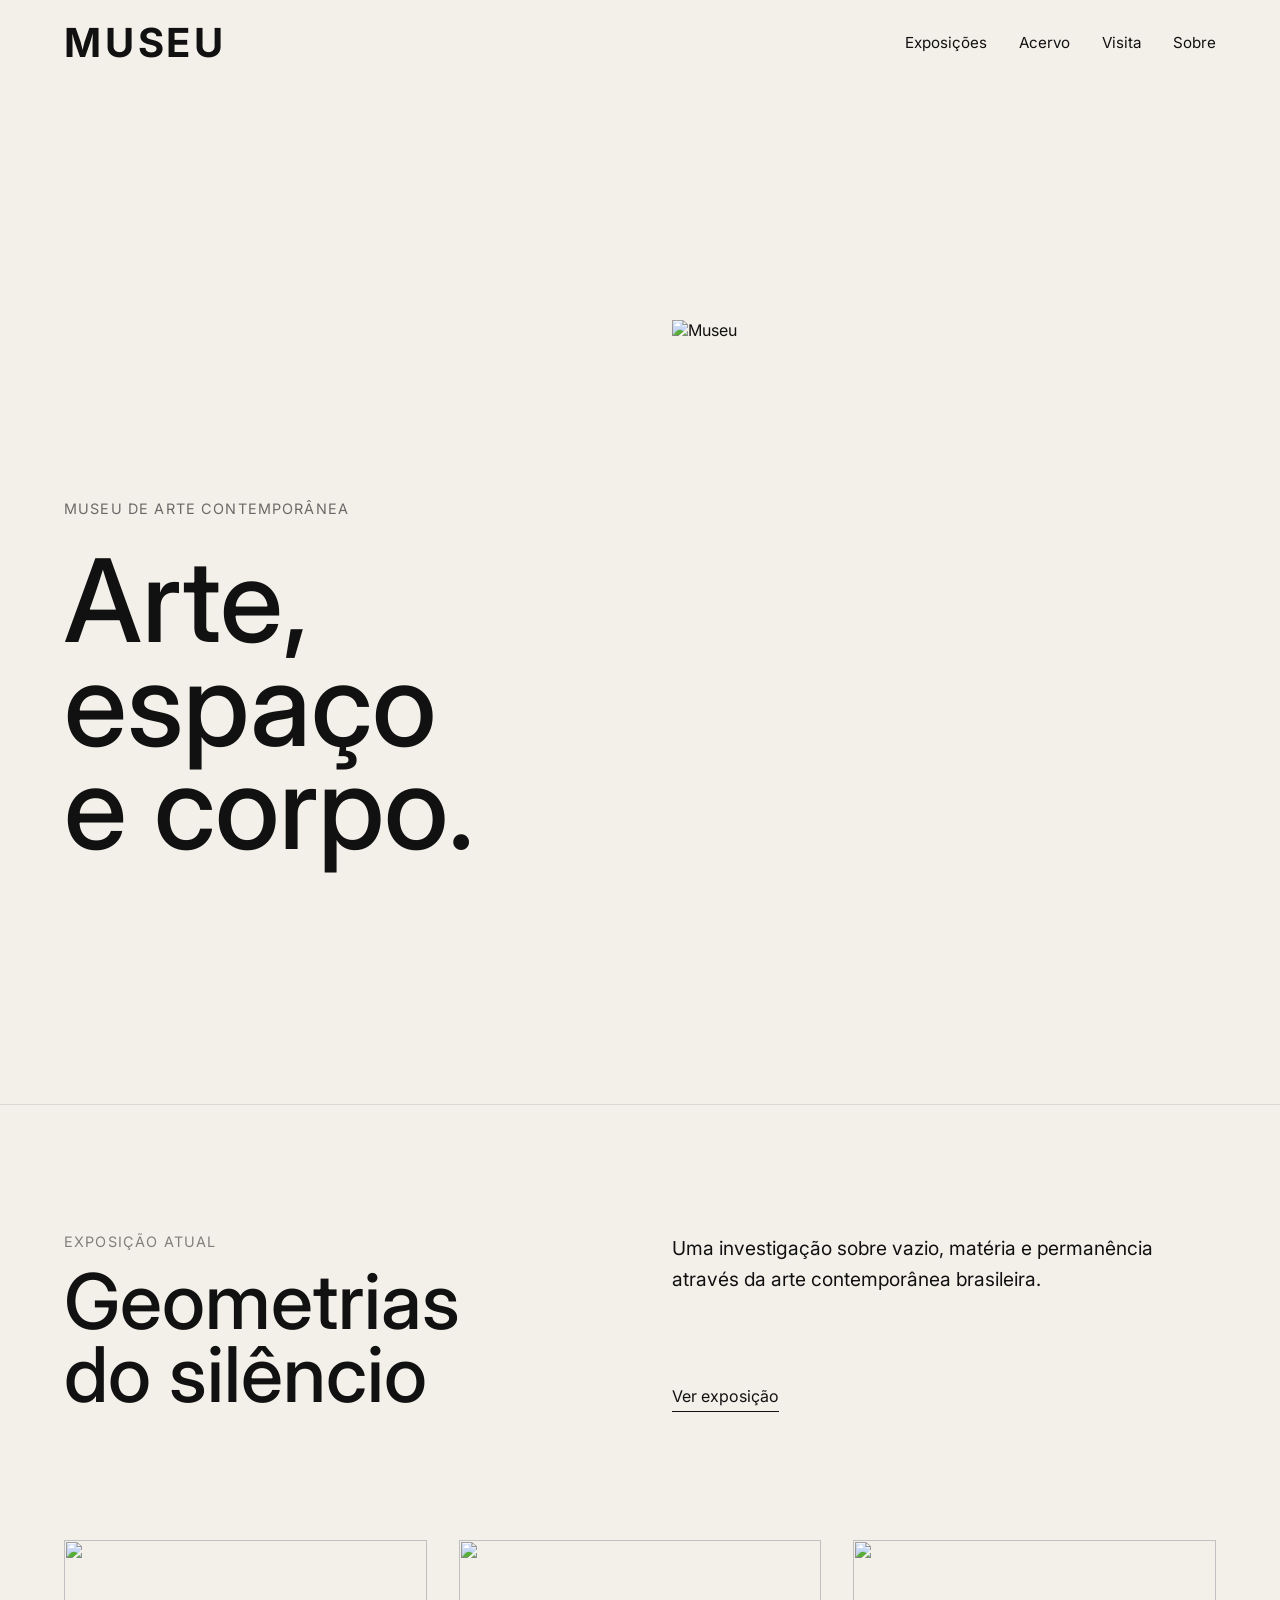
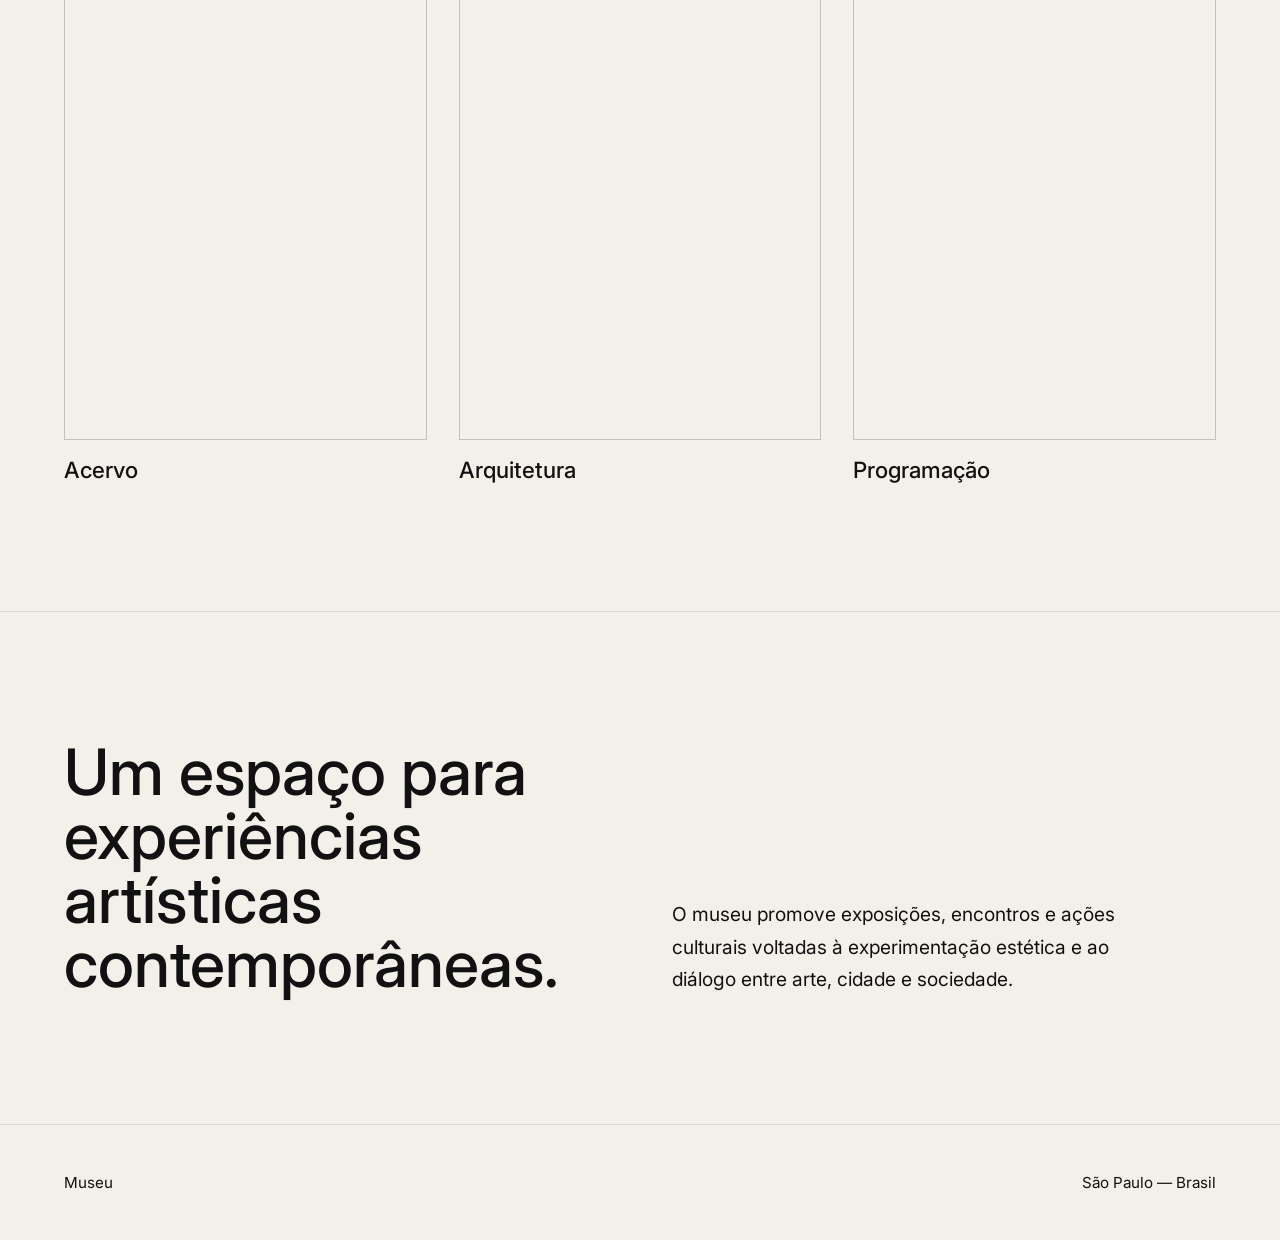
==== index.html @ 8c6591c5 "primeiro commit" ====
<!DOCTYPE html>
<html lang="pt-BR">
<head>
  <meta charset="UTF-8" />
  <meta name="viewport" content="width=device-width, initial-scale=1.0"/>

  <title>Museu</title>

  <link rel="preconnect" href="https://fonts.googleapis.com">
  <link rel="preconnect" href="https://fonts.gstatic.com" crossorigin>

  <!-- Fonte estilo editorial -->
  <link href="https://fonts.googleapis.com/css2?family=Inter:wght@300;400;500;700&display=swap" rel="stylesheet">

  <link rel="stylesheet" href="css/style.css">
</head>

<body>

  <!-- NAVBAR -->

  <header class="navbar">
    <div class="logo">
      <a href="index.html">MUSEU</a>
    </div>

    <nav>
      <a href="expo.html">Exposições</a>
      <a href="acervo.html">Acervo</a>
      <a href="visita.html">Visita</a>
      <a href="sobre.html">Sobre</a>
    </nav>

  </header>

  <!-- HERO -->
<main class="page">
  <section class="hero">

    <div class="hero-text reveal">

      <p class="hero-label">
        Museu de Arte Contemporânea
      </p>

      <h1>
        Arte,<br>
        espaço<br>
        e corpo.
      </h1>

    </div>

    <div class="hero-image reveal">
      <img
        src="https://images.unsplash.com/photo-1500530855697-b586d89ba3ee?q=80&w=1600&auto=format&fit=crop"
        alt="Museu"
      >
    </div>

  </section>

  <!-- EXPOSIÇÃO -->

  <section class="featured">

    <div class="featured-left reveal">
      <p class="section-label">
        Exposição Atual
      </p>

      <h2>
        Geometrias<br>
        do silêncio
      </h2>
    </div>

    <div class="featured-right reveal">
      <p>
        Uma investigação sobre vazio, matéria e permanência
        através da arte contemporânea brasileira.
      </p>

      <a href="#">
        Ver exposição
      </a>
    </div>

  </section>

  <!-- GRID -->

  <section class="gallery">

    <div class="gallery-item reveal">
      <img
        src="https://images.unsplash.com/photo-1518998053901-5348d3961a04?q=80&w=1200&auto=format&fit=crop"
        alt=""
      >

      <h3>
        Acervo
      </h3>
    </div>

    <div class="gallery-item reveal">
      <img
        src="https://images.unsplash.com/photo-1501612780327-45045538702b?q=80&w=1200&auto=format&fit=crop"
        alt=""
      >

      <h3>
        Arquitetura
      </h3>
    </div>

    <div class="gallery-item reveal">
      <img
        src="https://images.unsplash.com/photo-1499092346589-b9b6be3e94b2?q=80&w=1200&auto=format&fit=crop"
        alt=""
      >

      <h3>
        Programação
      </h3>
    </div>

  </section>

  <!-- INFO -->

  <section class="info reveal">

    <div class="info-left">
      <h2>
        Um espaço para experiências artísticas contemporâneas.
      </h2>
    </div>

    <div class="info-right">
      <p>
        O museu promove exposições, encontros e ações culturais
        voltadas à experimentação estética e ao diálogo entre
        arte, cidade e sociedade.
      </p>
    </div>

  </section>
</main>
  <!-- FOOTER -->

  <footer class="footer">

    <div>
      Museu
    </div>

    <div>
      São Paulo — Brasil
    </div>

  </footer>

  <script src="js/script.js"></script>

</body>
</html>
---- css/style.css ----
/* RESET */

* {
  margin: 0;
  padding: 0;
  box-sizing: border-box;
}

html {
  scroll-behavior: smooth;
}

body {
  font-family: 'Inter', sans-serif;
  background: #f3f0ea;
  color: #111;
  overflow-x: hidden;
}

/* LINKS */

a {
  text-decoration: none;
  color: inherit;
}

/* IMAGENS */

img {
  width: 100%;
  display: block;
  object-fit: cover;
}

/* NAVBAR */

.navbar {
  width: 100%;
  padding: 2rem 4rem;

  display: flex;
  justify-content: space-between;
  align-items: center;

  position: fixed;
  top: 0;
  left: 0;

  z-index: 1000;

  background: rgba(243, 240, 234, 0.9);
  backdrop-filter: blur(10px);
}

.logo {
  font-size: 1rem;
  font-weight: 700;
  letter-spacing: 0.08em;

  transform: scale(2.5);

  transform-origin: left center;

  transition:
    transform 0.25s ease;
}

nav {
  display: flex;
  gap: 2rem;
}

nav a {
  font-size: 0.95rem;
  position: relative;
}

/* hover elegante */

nav a::after {
  content: "";

  position: absolute;
  left: 0;
  bottom: -4px;

  width: 0%;
  height: 1px;

  background: #111;

  transition: 0.4s ease;
}

nav a:hover::after {
  width: 100%;
}

/* HERO */

.hero {
  min-height: 100vh;

  padding:
    10rem
    4rem
    4rem
    4rem;

  display: grid;
  grid-template-columns: 1fr 1fr;
  gap: 4rem;

  align-items: center;
}

.hero-label {
  margin-bottom: 2rem;

  font-size: 0.9rem;
  text-transform: uppercase;
  letter-spacing: 0.08em;

  opacity: 0.6;
}

.hero h1 {
  font-size: clamp(4rem, 9vw, 9rem);
  line-height: 0.9;
  font-weight: 500;
}

.hero-image img {
  height: 80vh;
}

/* FEATURED */

.featured {
  padding: 8rem 4rem;

  display: grid;
  grid-template-columns: 1fr 1fr;
  gap: 4rem;

  border-top: 1px solid rgba(0,0,0,0.1);
}

.section-label {
  margin-bottom: 1rem;

  font-size: 0.9rem;
  text-transform: uppercase;
  letter-spacing: 0.08em;

  opacity: 0.5;
}

.featured h2 {
  font-size: clamp(3rem, 6vw, 6rem);
  line-height: 0.95;
  font-weight: 500;
}

.featured-right {
  display: flex;
  flex-direction: column;
  justify-content: space-between;
}

.featured-right p {
  font-size: 1.2rem;
  line-height: 1.6;
  max-width: 500px;
}

.featured-right a {
  margin-top: 3rem;

  width: fit-content;

  padding-bottom: 0.3rem;

  border-bottom: 1px solid #111;

  transition: 0.3s ease;
}

.featured-right a:hover {
  opacity: 0.5;
}

/* GALLERY */

.gallery {
  padding: 0 4rem 8rem 4rem;

  display: grid;
  grid-template-columns: repeat(3, 1fr);
  gap: 2rem;
}

.gallery-item img {
  height: 500px;

  transition: 0.6s ease;
}

.gallery-item {
  overflow: hidden;
}

.gallery-item:hover img {
  transform: scale(1.03);
}

.gallery-item h3 {
  margin-top: 1rem;

  font-size: 1.4rem;
  font-weight: 500;
}

/* INFO */

.info {
  padding: 8rem 4rem;

  display: grid;
  grid-template-columns: 1fr 1fr;
  gap: 4rem;

  border-top: 1px solid rgba(0,0,0,0.1);
}

.info-left h2 {
  font-size: clamp(2.5rem, 5vw, 5rem);
  line-height: 1;
  font-weight: 500;
}

.info-right {
  display: flex;
  align-items: flex-end;
}

.info-right p {
  font-size: 1.2rem;
  line-height: 1.7;

  max-width: 500px;
}

/* FOOTER */

.footer {
  padding: 3rem 4rem;

  display: flex;
  justify-content: space-between;
  align-items: center;

  border-top: 1px solid rgba(0,0,0,0.1);

  font-size: 0.95rem;
}

/* ANIMAÇÕES */

.reveal {
  opacity: 0;
  transform: translateY(40px);

  transition:
    opacity 1s ease,
    transform 1s ease;
}

.reveal.active {
  opacity: 1;
  transform: translateY(0);
}

nav a.active::after {
  width: 100%;
}

/* PÁGINAS INTERNAS */

.page {
  padding-top: 10rem;
}

.page-hero {
  padding:
    0
    4rem
    6rem
    4rem;
}

.page-hero h1 {
  font-size: clamp(4rem, 8vw, 8rem);
  line-height: 0.9;
  font-weight: 500;
}

/* RESPONSIVO */

@media (max-width: 900px) {

.navbar {
  transition:
    background 0.3s ease,
    backdrop-filter 0.3s ease;
}

  nav {
    gap: 1rem;
  }

  .hero,
  .featured,
  .info {
    grid-template-columns: 1fr;
  }

  .hero {
    padding:
      8rem
      1.5rem
      3rem
      1.5rem;
  }

  .featured,
  .info {
    padding: 5rem 1.5rem;
  }

  .gallery {
    grid-template-columns: 1fr;

    padding:
      0
      1.5rem
      5rem
      1.5rem;
  }

  .footer {
    padding: 2rem 1.5rem;

    flex-direction: column;
    gap: 1rem;

    align-items: flex-start;
  }

  .hero-image img {
    height: 60vh;
  }
  
}
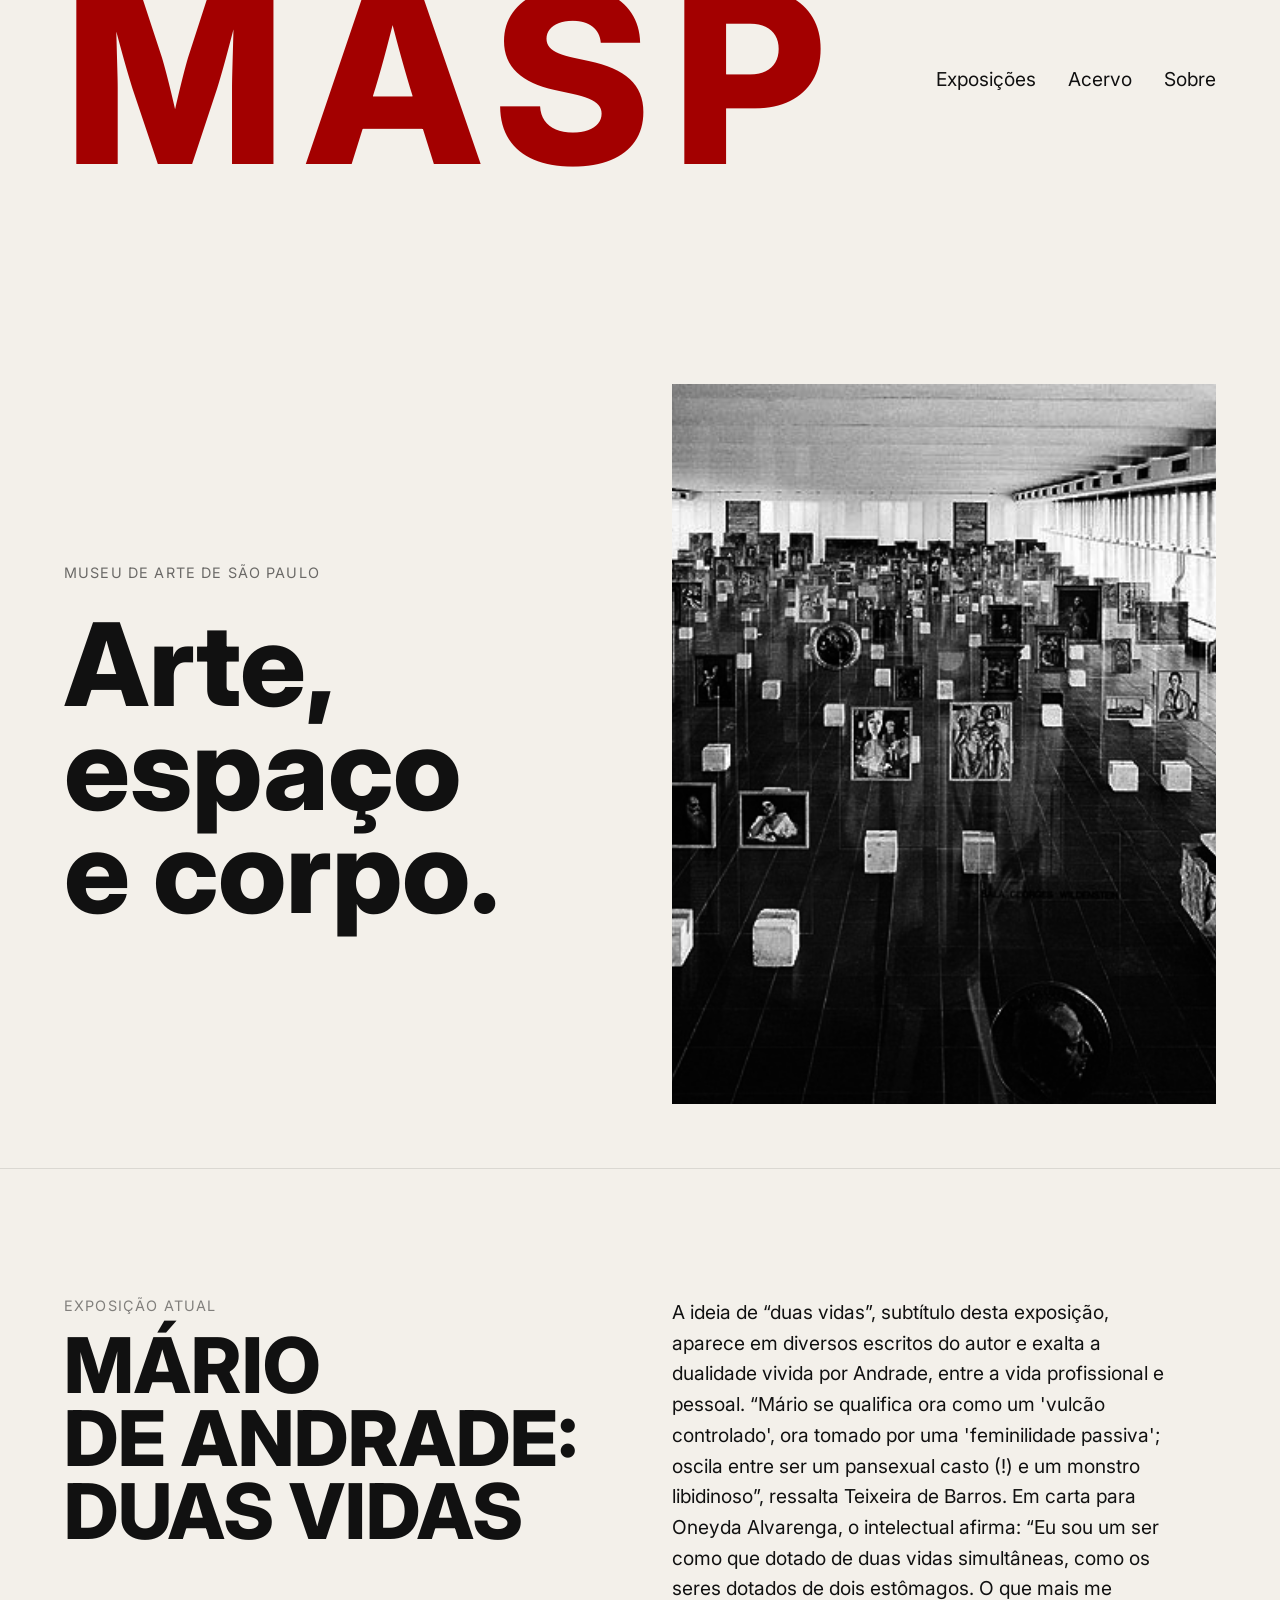
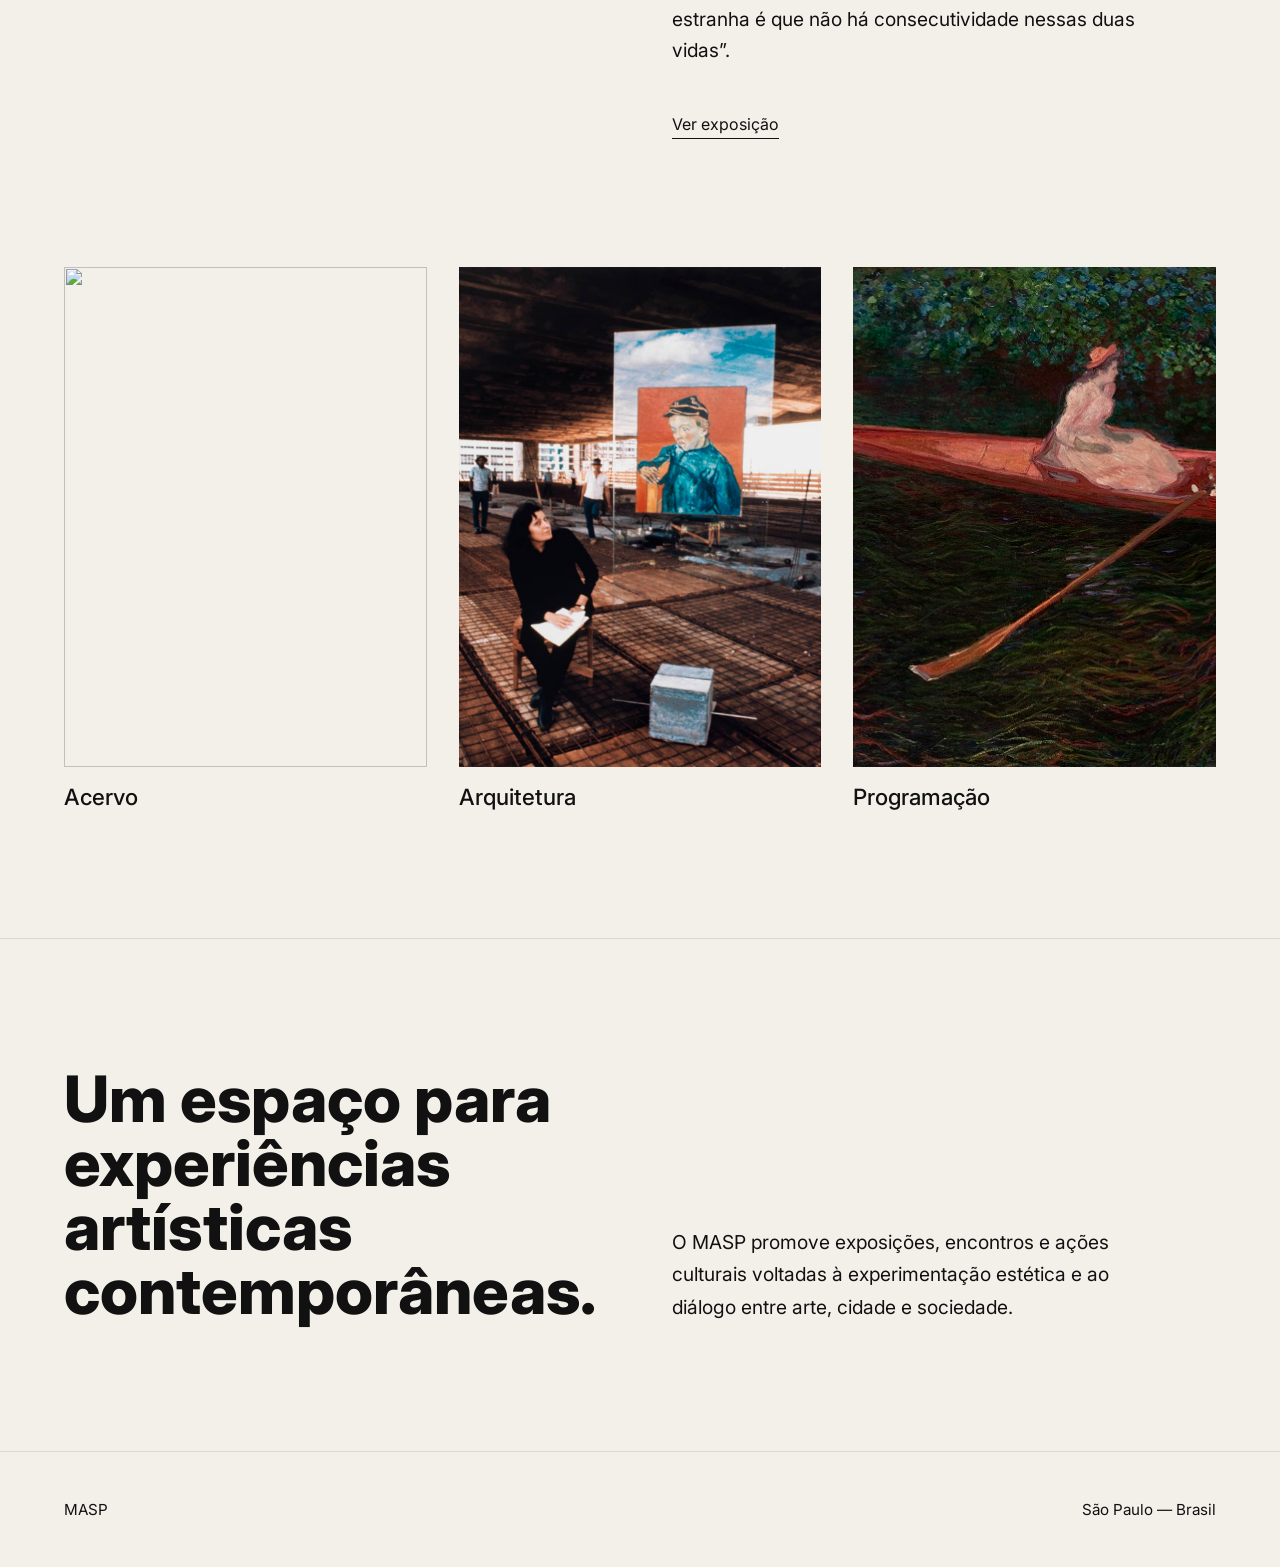
==== commit 686e9bc1: "primeiro commit" ====
--- a/index.html
+++ b/index.html
@@ -4,12 +4,11 @@
   <meta charset="UTF-8" />
   <meta name="viewport" content="width=device-width, initial-scale=1.0"/>
 
-  <title>Museu</title>
+  <title>MASP</title>
 
   <link rel="preconnect" href="https://fonts.googleapis.com">
   <link rel="preconnect" href="https://fonts.gstatic.com" crossorigin>
 
-  <!-- Fonte estilo editorial -->
   <link href="https://fonts.googleapis.com/css2?family=Inter:wght@300;400;500;700&display=swap" rel="stylesheet">
 
   <link rel="stylesheet" href="css/style.css">
@@ -21,13 +20,14 @@
 
   <header class="navbar">
     <div class="logo">
-      <a href="index.html">MUSEU</a>
+      <a href="index.html">MASP
+  
+      </a>
     </div>
 
     <nav>
       <a href="expo.html">Exposições</a>
       <a href="acervo.html">Acervo</a>
-      <a href="visita.html">Visita</a>
       <a href="sobre.html">Sobre</a>
     </nav>
 
@@ -40,7 +40,7 @@
     <div class="hero-text reveal">
 
       <p class="hero-label">
-        Museu de Arte Contemporânea
+        Museu de arte de São Paulo
       </p>
 
       <h1>
@@ -53,8 +53,8 @@
 
     <div class="hero-image reveal">
       <img
-        src="https://images.unsplash.com/photo-1500530855697-b586d89ba3ee?q=80&w=1600&auto=format&fit=crop"
-        alt="Museu"
+        src="assets/cavaletes.png"
+        alt="MASP"
       >
     </div>
 
@@ -70,18 +70,18 @@
       </p>
 
       <h2>
-        Geometrias<br>
-        do silêncio
+        MÁRIO<br>
+        DE ANDRADE:<br>
+        DUAS VIDAS
       </h2>
     </div>
 
     <div class="featured-right reveal">
       <p>
-        Uma investigação sobre vazio, matéria e permanência
-        através da arte contemporânea brasileira.
+       A ideia de “duas vidas”, subtítulo desta exposição, aparece em diversos escritos do autor e exalta a dualidade vivida por Andrade, entre a vida profissional e pessoal. “Mário se qualifica ora como um 'vulcão controlado', ora tomado por uma 'feminilidade passiva'; oscila entre ser um pansexual casto (!) e um monstro libidinoso”, ressalta Teixeira de Barros. Em carta para Oneyda Alvarenga, o intelectual afirma: “Eu sou um ser como que dotado de duas vidas simultâneas, como os seres dotados de dois estômagos. O que mais me estranha é que não há consecutividade nessas duas vidas”. 
       </p>
 
-      <a href="#">
+      <a href="expo.html">
         Ver exposição
       </a>
     </div>
@@ -94,7 +94,7 @@
 
     <div class="gallery-item reveal">
       <img
-        src="https://images.unsplash.com/photo-1518998053901-5348d3961a04?q=80&w=1200&auto=format&fit=crop"
+        src="assets/gogh.jpg"
         alt=""
       >
 
@@ -105,7 +105,7 @@
 
     <div class="gallery-item reveal">
       <img
-        src="https://images.unsplash.com/photo-1501612780327-45045538702b?q=80&w=1200&auto=format&fit=crop"
+        src="assets/lina.jpg"
         alt=""
       >
 
@@ -116,7 +116,7 @@
 
     <div class="gallery-item reveal">
       <img
-        src="https://images.unsplash.com/photo-1499092346589-b9b6be3e94b2?q=80&w=1200&auto=format&fit=crop"
+        src="assets/barco.jpg"
         alt=""
       >
 
@@ -139,7 +139,8 @@
 
     <div class="info-right">
       <p>
-        O museu promove exposições, encontros e ações culturais
+        O MASP
+   promove exposições, encontros e ações culturais
         voltadas à experimentação estética e ao diálogo entre
         arte, cidade e sociedade.
       </p>
@@ -152,7 +153,8 @@
   <footer class="footer">
 
     <div>
-      Museu
+      MASP
+
     </div>
 
     <div>
--- a/css/style.css
+++ b/css/style.css
@@ -36,33 +36,27 @@
 
 .navbar {
   width: 100%;
-  padding: 2rem 4rem;
-
+  padding: 4rem 4rem;
   display: flex;
   justify-content: space-between;
   align-items: center;
-
   position: fixed;
   top: 0;
   left: 0;
-
   z-index: 1000;
-
   background: rgba(243, 240, 234, 0.9);
   backdrop-filter: blur(10px);
 }
 
 .logo {
-  font-size: 1rem;
-  font-weight: 700;
+  font-size: 1.5rem;
+  font-weight: 800;
   letter-spacing: 0.08em;
-
-  transform: scale(2.5);
-
   transform-origin: left center;
-
   transition:
-    transform 0.25s ease;
+    transform 0.25s ease,
+    font-size 0.3s ease;
+    color: #a30000;
 }
 
 nav {
@@ -71,32 +65,29 @@
 }
 
 nav a {
-  font-size: 0.95rem;
+  font-size: 1.2rem;
   position: relative;
-}
-
-/* hover elegante */
+  transition:
+    font-size 0.3s ease,
+    opacity 0.3s ease;
+}
+
+/* hover */
 
 nav a::after {
   content: "";
-
   position: absolute;
   left: 0;
   bottom: -4px;
-
   width: 0%;
   height: 1px;
-
   background: #111;
-
   transition: 0.4s ease;
 }
 
 nav a:hover::after {
   width: 100%;
 }
-
-/* HERO */
 
 .hero {
   min-height: 100vh;
@@ -110,45 +101,40 @@
   display: grid;
   grid-template-columns: 1fr 1fr;
   gap: 4rem;
-
   align-items: center;
 }
 
 .hero-label {
   margin-bottom: 2rem;
-
   font-size: 0.9rem;
   text-transform: uppercase;
   letter-spacing: 0.08em;
-
   opacity: 0.6;
 }
 
 .hero h1 {
   font-size: clamp(4rem, 9vw, 9rem);
   line-height: 0.9;
-  font-weight: 500;
+  font-weight: 800;
 }
 
 .hero-image img {
+
+  width: 100%;
   height: 80vh;
-}
-
-/* FEATURED */
+  object-fit: cover;
+}
 
 .featured {
   padding: 8rem 4rem;
-
   display: grid;
   grid-template-columns: 1fr 1fr;
   gap: 4rem;
-
   border-top: 1px solid rgba(0,0,0,0.1);
 }
 
 .section-label {
   margin-bottom: 1rem;
-
   font-size: 0.9rem;
   text-transform: uppercase;
   letter-spacing: 0.08em;
@@ -159,7 +145,7 @@
 .featured h2 {
   font-size: clamp(3rem, 6vw, 6rem);
   line-height: 0.95;
-  font-weight: 500;
+  font-weight: 800;
 }
 
 .featured-right {
@@ -176,13 +162,9 @@
 
 .featured-right a {
   margin-top: 3rem;
-
   width: fit-content;
-
   padding-bottom: 0.3rem;
-
   border-bottom: 1px solid #111;
-
   transition: 0.3s ease;
 }
 
@@ -194,12 +176,19 @@
 
 .gallery {
   padding: 0 4rem 8rem 4rem;
-
   display: grid;
   grid-template-columns: repeat(3, 1fr);
   gap: 2rem;
 }
 
+.divider {
+
+  margin: 0 auto;
+  height: 1px;
+  background: rgba(0,0,0,0.1);
+
+}
+
 .gallery-item img {
   height: 500px;
 
@@ -216,27 +205,22 @@
 
 .gallery-item h3 {
   margin-top: 1rem;
-
   font-size: 1.4rem;
   font-weight: 500;
 }
 
-/* INFO */
-
 .info {
   padding: 8rem 4rem;
-
   display: grid;
   grid-template-columns: 1fr 1fr;
   gap: 4rem;
-
   border-top: 1px solid rgba(0,0,0,0.1);
 }
 
 .info-left h2 {
   font-size: clamp(2.5rem, 5vw, 5rem);
   line-height: 1;
-  font-weight: 500;
+  font-weight: 800;
 }
 
 .info-right {
@@ -247,21 +231,15 @@
 .info-right p {
   font-size: 1.2rem;
   line-height: 1.7;
-
   max-width: 500px;
 }
-
-/* FOOTER */
 
 .footer {
   padding: 3rem 4rem;
-
   display: flex;
   justify-content: space-between;
   align-items: center;
-
   border-top: 1px solid rgba(0,0,0,0.1);
-
   font-size: 0.95rem;
 }
 
@@ -302,8 +280,354 @@
 .page-hero h1 {
   font-size: clamp(4rem, 8vw, 8rem);
   line-height: 0.9;
+  font-weight: 800;
+}
+
+/* ==========================
+   ACERVO
+========================== */
+
+.acervo-page {
+  padding-top: 0;
+}
+
+
+/* HERO */
+
+.acervo-hero {
+
+  position: relative;
+  width: 100%;
+  height: 100vh;
+  overflow: hidden;
+
+}
+
+.acervo-hero img {
+
+  width: 100%;
+  height: 100%;
+  object-fit: cover;
+
+}
+
+.acervo-overlay {
+
+  position: absolute;
+  inset: 0;
+  background:
+    rgba(0,0,0,0.25);
+
+}
+
+.acervo-title {
+
+  position: absolute;
+  left: 4rem;
+  bottom: 4rem;
+  z-index: 2;
+  color: white;
+
+}
+
+.acervo-title h1 {
+
+  font-size: clamp(5rem, 12vw, 12rem);
+  line-height: 0.9;
+  font-weight: 700;
+
+}
+
+
+/* SEÇÕES */
+
+.acervo-section {
+
+  padding:
+    0
+    4rem
+    6rem
+    4rem;
+
+}
+
+
+/* GRID */
+
+.acervo-grid {
+
+  display: grid;
+  grid-template-columns:
+    repeat(3, 1fr);
+  gap: 2rem;
+}
+
+
+/* ITEM */
+
+.acervo-item {
+
+  overflow: hidden;
+}
+
+.acervo-item img {
+
+  width: 100%;
+  aspect-ratio: 1 / 1;
+  object-fit: cover;
+  transition: transform 0.6s ease;
+}
+
+.acervo-item:hover img {
+
+  transform: scale(1.03);
+}
+
+.acervo-item h3 {
+
+  margin-top: 1rem;
+  font-size: 1.2rem;
+  font-weight: 600;
+}
+
+
+/* RESPONSIVO */
+
+@media (max-width: 900px) {
+
+  .acervo-title {
+
+    left: 1.5rem;
+    bottom: 2rem;
+  }
+
+  .acervo-section {
+
+    padding:
+      0
+      1.5rem
+      5rem
+      1.5rem;
+  }
+
+  .acervo-grid {
+
+    grid-template-columns: 1fr;
+  }
+
+}
+
+/* ==========================
+   PÁGINA EXPOSIÇÕES
+========================== */
+
+.page {
+  padding-top: 14rem;
+}
+
+.page-hero {
+  padding:
+    0
+    4rem
+    8rem
+    4rem;
+}
+
+.page-hero h1 {
+  font-size: clamp(5rem, 10vw, 10rem);
+  line-height: 0.9;
+  font-weight: 800;
+  color: #000000;
+}
+
+/* BOTÕES EXPANSÍVEIS */
+
+.expo-toggle {
+
+  width: calc(100% - 8rem);
+  margin: 0 auto 4rem auto;
+  padding: 2rem 0;
+  background: transparent;
+  border: none;
+  border-top: 1px solid rgba(0,0,0,0.1);
+  display: flex;
+  justify-content: space-between;
+  align-items: center;
+  cursor: pointer;
+  font-family: inherit;
+  font-size: 1.5rem;
   font-weight: 500;
 }
+
+.toggle-icon {
+  transition: transform 0.3s ease;
+}
+
+.expo-toggle.active .toggle-icon {
+  transform: rotate(45deg);
+}
+
+.expo-collapsible {
+
+  max-height: 0;
+  overflow: hidden;
+  transition:
+    max-height 0.7s ease;
+}
+
+.expo-collapsible.open {
+
+  max-height: 3000px;
+}
+
+/* SEÇÕES */
+
+.expo-section {
+  padding: 0 4rem 8rem 4rem;
+}
+
+.expo-header {
+  margin-bottom: 4rem;
+}
+
+
+/* DIVIDER */
+
+.divider {
+
+  width: calc(100% - 8rem);
+  margin: 0 auto 6rem auto;
+  height: 1px;
+  background: rgba(0,0,0,0.1);
+}
+
+
+/* CARDS GRANDES */
+
+.expo-list {
+  display: flex;
+  flex-direction: column;
+  gap: 8rem;
+}
+
+.expo-card {
+
+  display: grid;
+  grid-template-columns: 1fr 1fr;
+  gap: 2rem;
+  align-items: start;
+}
+
+.expo-image {
+  overflow: hidden;
+}
+
+.expo-image img {
+  width: 100%;
+  height: 75vh;
+  object-fit: cover;
+  transition: transform 0.8s ease;
+}
+
+.expo-card:hover img {
+  transform: scale(1.03);
+}
+
+.expo-info {
+  display: flex;
+  flex-direction: column;
+  justify-content: space-between;
+
+  height: 100%;
+}
+
+.expo-date {
+  font-size: 0.9rem;
+  opacity: 0.5;
+  margin-bottom: 1rem;
+  text-transform: uppercase;
+  letter-spacing: 0.08em;
+}
+
+.expo-info h2 {
+  font-size: clamp(3rem, 5vw, 6rem);
+  line-height: 0.95;
+  font-weight: 800;
+  margin-bottom: 2rem;
+}
+
+.expo-description {
+
+  font-size: 1.2rem;
+  line-height: 1.7;
+  text-align: justify;
+
+}
+
+
+/* LISTAS MINIMAIS */
+
+.minimal {
+  gap: 0;
+}
+
+.expo-line {
+
+  display: grid;
+  grid-template-columns: 200px 1fr;
+  padding: 2rem 0;
+  border-top: 1px solid rgba(0,0,0,0.1);
+
+}
+
+.expo-line h3 {
+  font-size: clamp(2rem, 4vw, 4rem);
+  line-height: 1;
+  font-weight: 500;
+  transition: transform 0.3s ease;
+}
+
+.expo-line:hover h3 {
+  transform: translateX(10px);
+}
+
+
+/* RESPONSIVO */
+
+@media (max-width: 900px) {
+
+  .page-hero {
+    padding:
+      0
+      1.5rem
+      5rem
+      1.5rem;
+  }
+
+  .expo-section {
+    padding:
+      0
+      1.5rem
+      5rem
+      1.5rem;
+  }
+
+  .divider {
+    width: calc(100% - 3rem);
+  }
+
+
+  .expo-image img {
+    height: 60vh;
+  }
+
+  .expo-line {
+    grid-template-columns: 1fr;
+    gap: 1rem;
+  }
+
+}
+
 
 /* RESPONSIVO */
 
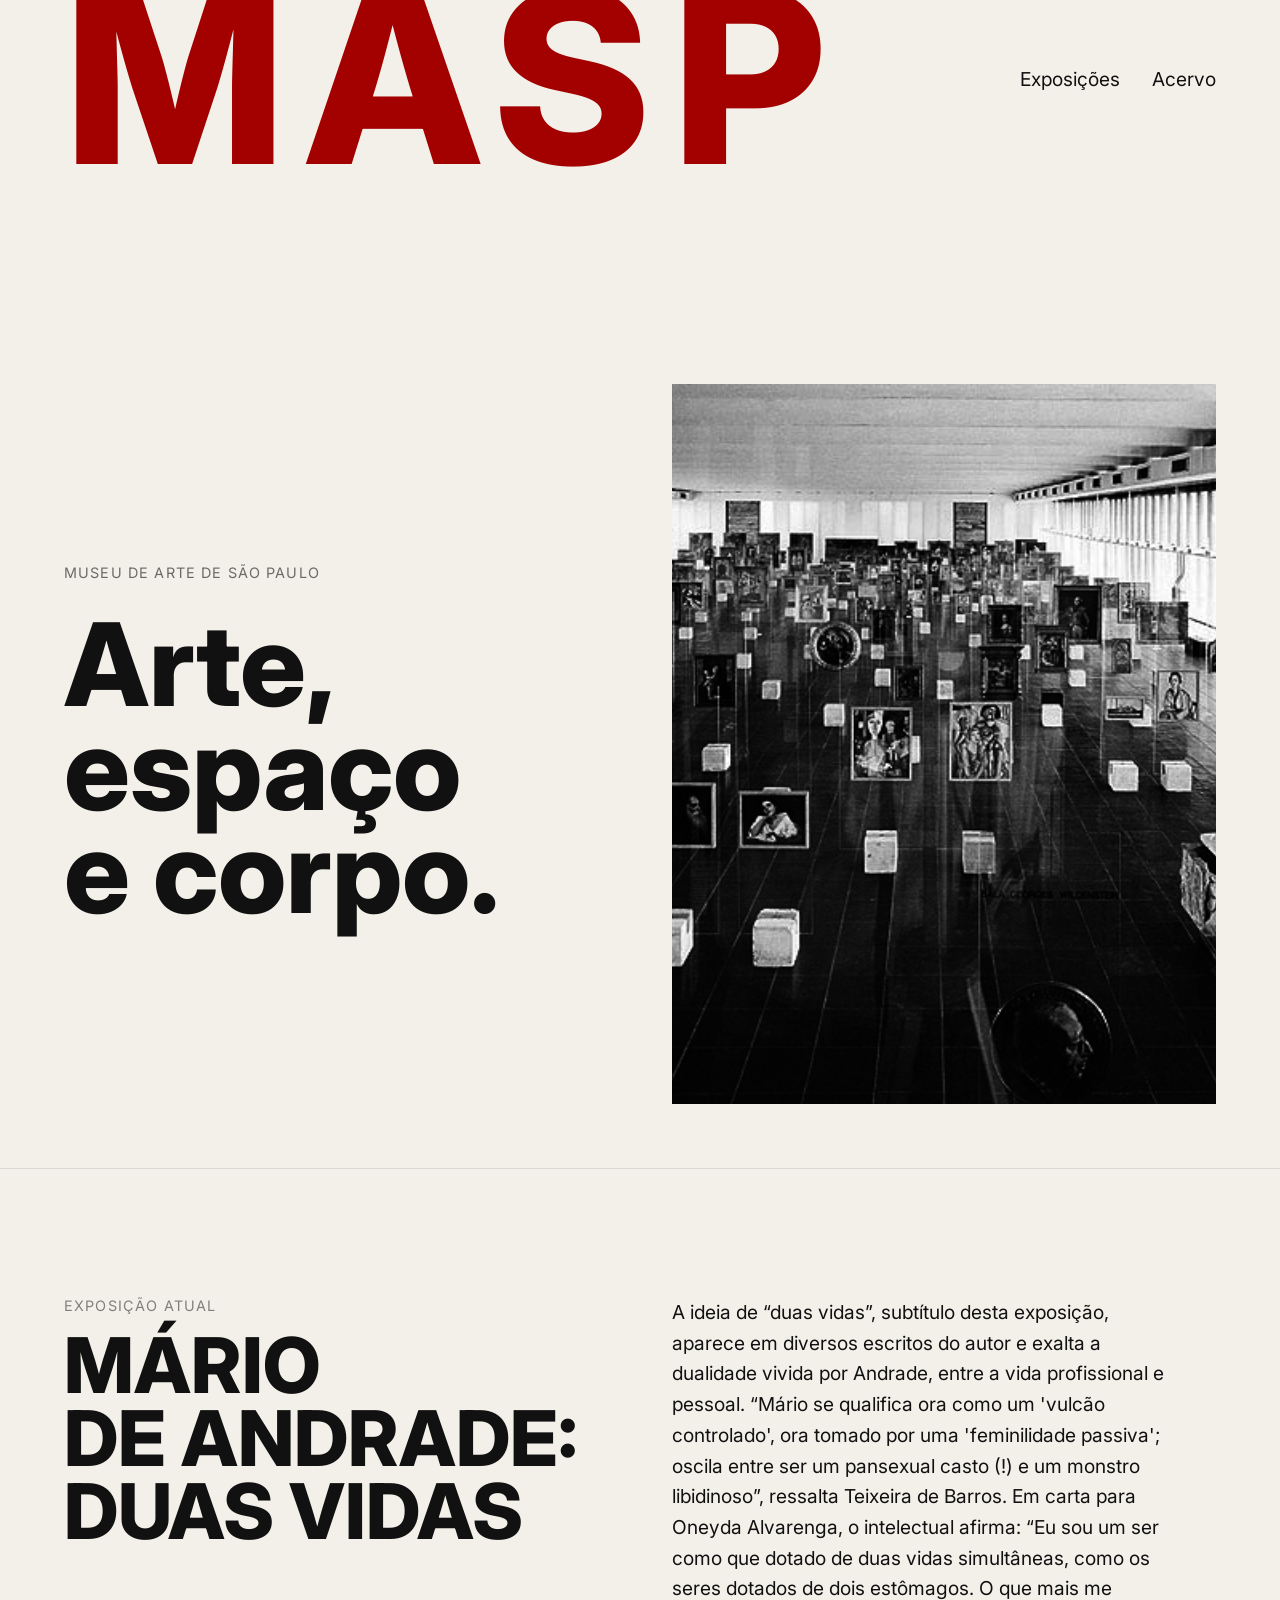
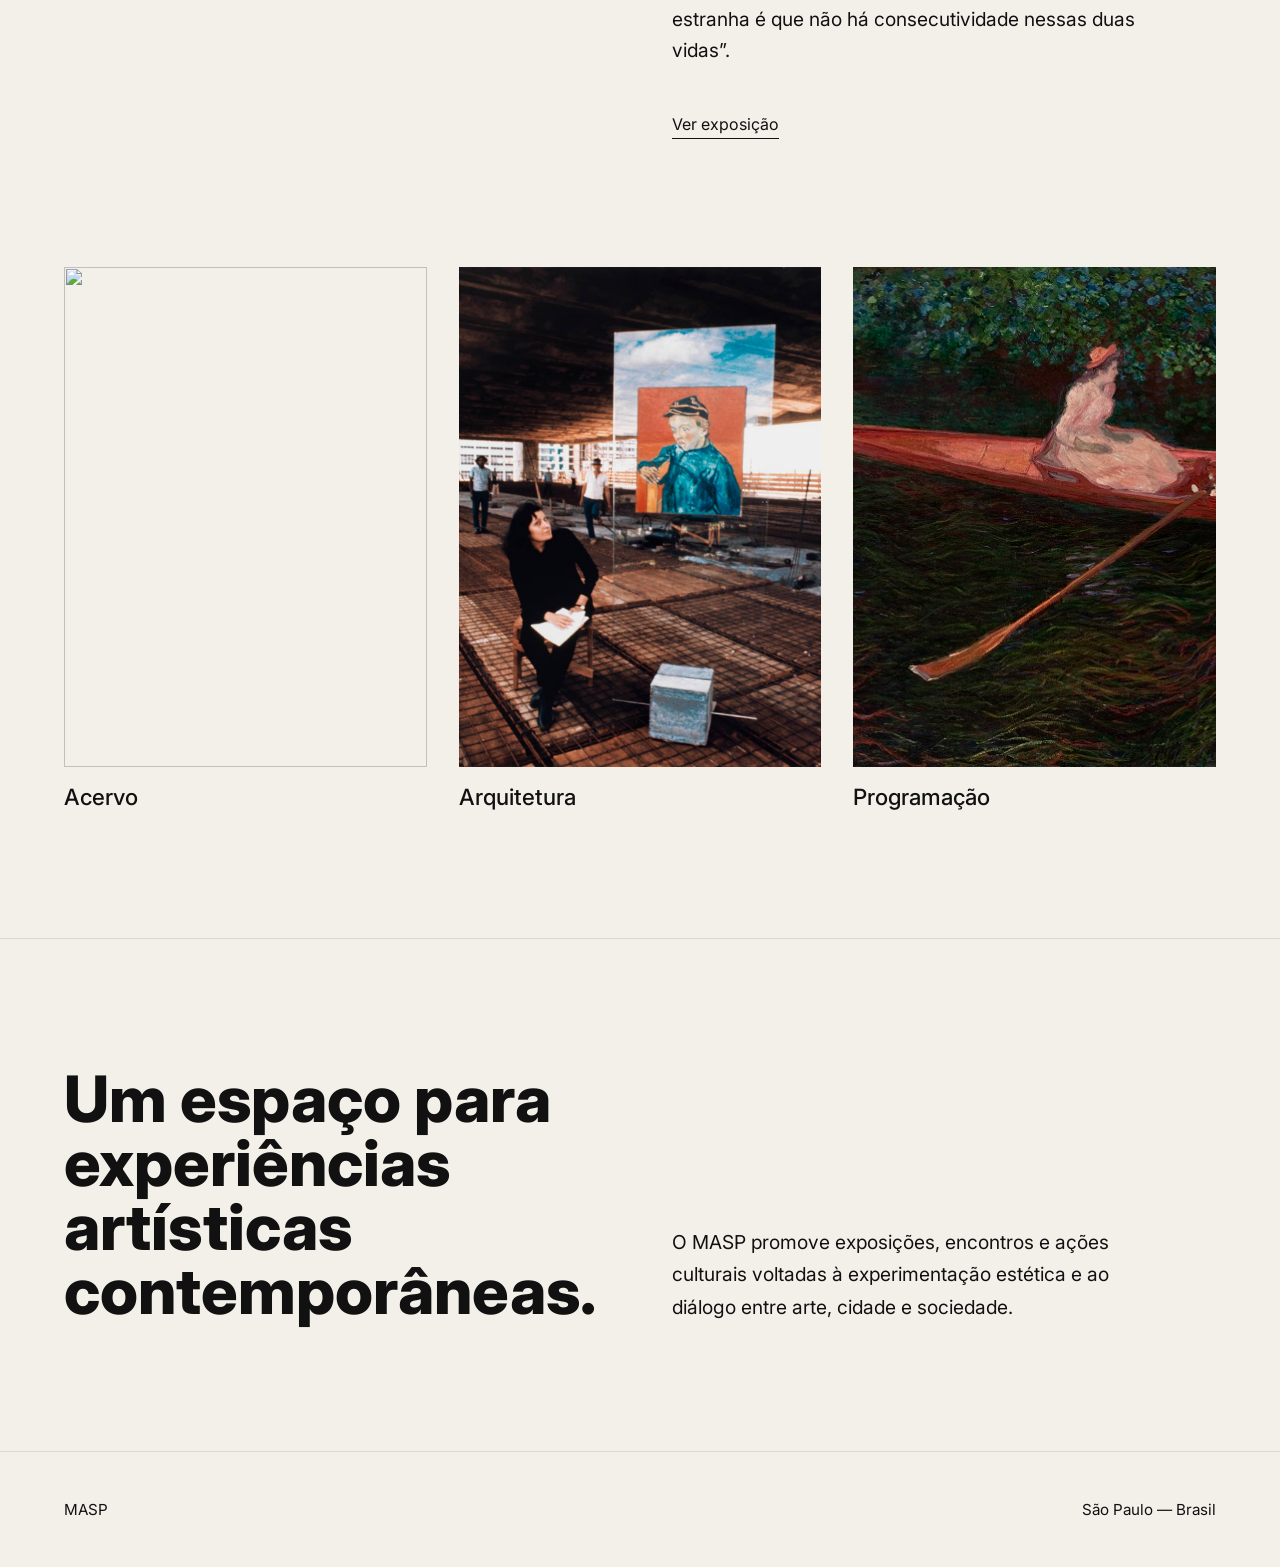
==== commit e4f6ad19: "terceiro  commit" ====
--- a/index.html
+++ b/index.html
@@ -28,7 +28,6 @@
     <nav>
       <a href="expo.html">Exposições</a>
       <a href="acervo.html">Acervo</a>
-      <a href="sobre.html">Sobre</a>
     </nav>
 
   </header>
